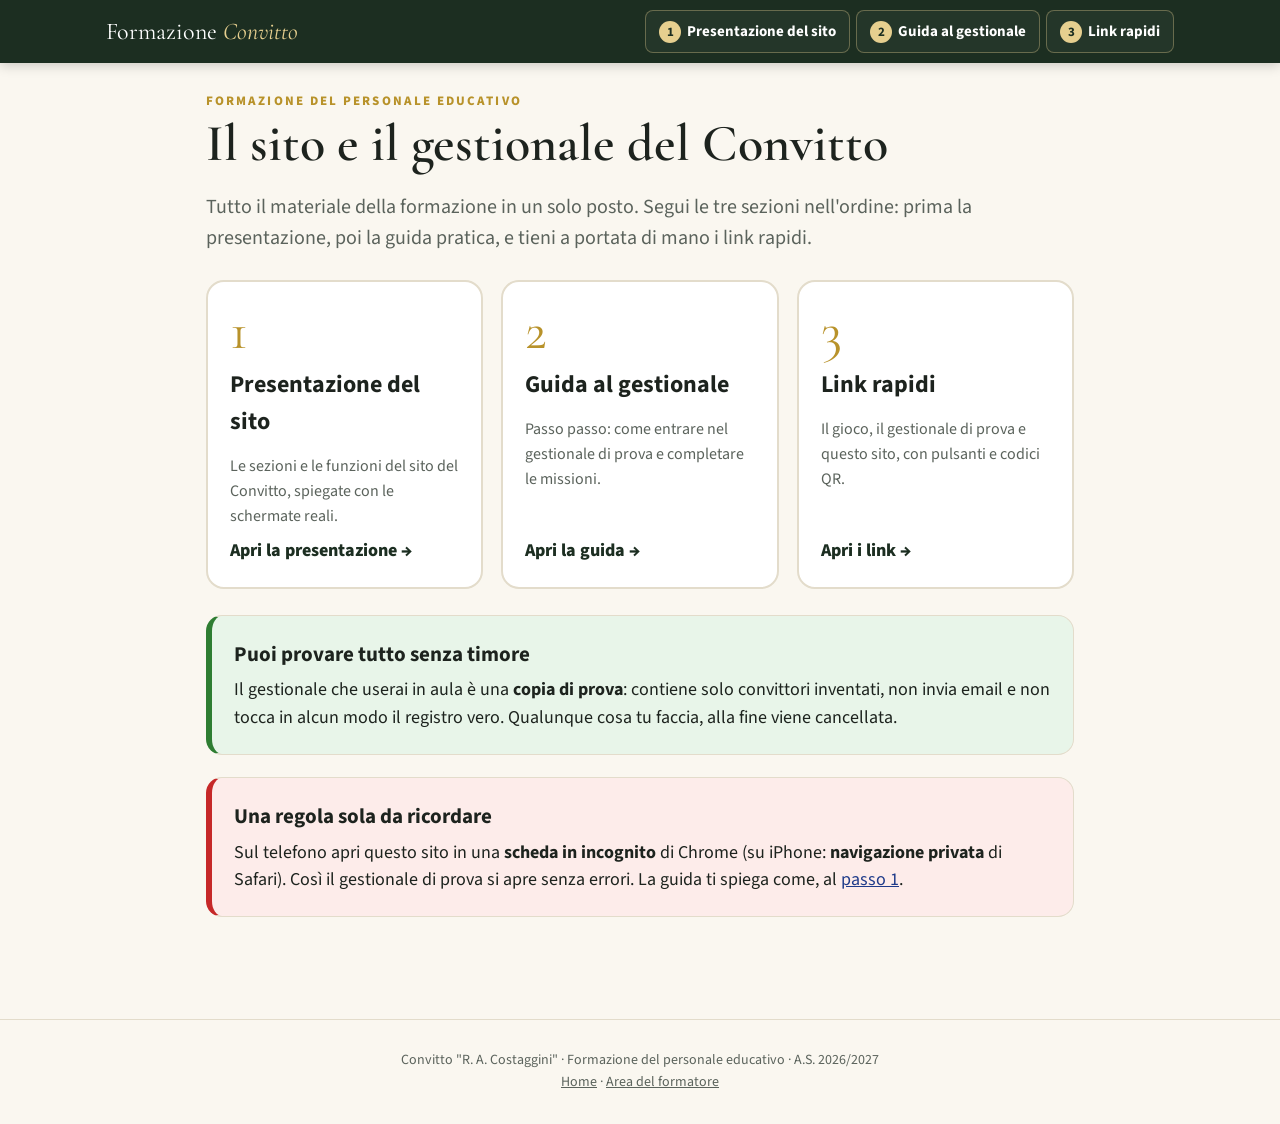
==== index.html @ 605b054a "Add files via upload" ====
<!doctype html>
<html lang="it">
<head>
<meta charset="utf-8">
<meta name="viewport" content="width=device-width, initial-scale=1">
<title>Formazione Convitto</title>
<meta name="robots" content="noindex">
<link rel="preconnect" href="https://fonts.googleapis.com">
<link rel="preconnect" href="https://fonts.gstatic.com" crossorigin>
<link rel="stylesheet" href="https://fonts.googleapis.com/css2?family=Cormorant+Garamond:ital,wght@0,500;0,600;1,500&family=Source+Sans+3:wght@400;600;700;800&display=swap">
<link rel="stylesheet" href="style.css">
</head>
<body>
<header class="top"><div class="top-in">
<a class="logo" href="index.html">Formazione <em>Convitto</em></a>
<nav class="menu" aria-label="Menu principale"><a href="presentazione/" class=""><span class="n">1</span>Presentazione del sito</a><a href="guida.html" class=""><span class="n">2</span>Guida al gestionale</a><a href="link.html" class=""><span class="n">3</span>Link rapidi</a></nav>
</div></header>
<main>

<div class="eyebrow">Formazione del personale educativo</div>
<h1>Il sito e il gestionale del Convitto</h1>
<p class="lead">Tutto il materiale della formazione in un solo posto. Segui le tre sezioni nell'ordine: prima la presentazione, poi la guida pratica, e tieni a portata di mano i link rapidi.</p>

<div class="tiles">
  <a class="tile" href="presentazione/"><span class="big">1</span><h3>Presentazione del sito</h3><p>Le sezioni e le funzioni del sito del Convitto, spiegate con le schermate reali.</p><span class="vai">Apri la presentazione →</span></a>
  <a class="tile" href="guida.html"><span class="big">2</span><h3>Guida al gestionale</h3><p>Passo passo: come entrare nel gestionale di prova e completare le missioni.</p><span class="vai">Apri la guida →</span></a>
  <a class="tile" href="link.html"><span class="big">3</span><h3>Link rapidi</h3><p>Il gioco, il gestionale di prova e questo sito, con pulsanti e codici QR.</p><span class="vai">Apri i link →</span></a>
</div>

<div class="box ok">
  <h3>Puoi provare tutto senza timore</h3>
  <p style="margin:0">Il gestionale che userai in aula è una <b>copia di prova</b>: contiene solo convittori inventati, non invia email e non tocca in alcun modo il registro vero. Qualunque cosa tu faccia, alla fine viene cancellata.</p>
</div>

<div class="box avviso">
  <h3>Una regola sola da ricordare</h3>
  <p style="margin:0">Sul telefono apri questo sito in una <b>scheda in incognito</b> di Chrome (su iPhone: <b>navigazione privata</b> di Safari). Così il gestionale di prova si apre senza errori. La guida ti spiega come, al <a href="guida.html#passo1">passo 1</a>.</p>
</div>

</main>
<footer>Convitto "R. A. Costaggini" · Formazione del personale educativo · A.S. 2026/2027<br>
<a href="index.html">Home</a> · <a href="formatore.html">Area del formatore</a></footer>
<div class="toast" id="toast">Copiato</div>
<script>
document.addEventListener('click',function(e){
  var b=e.target.closest('[data-copia]'); if(!b) return;
  var t=b.getAttribute('data-copia');
  function ok(){var x=document.getElementById('toast');x.classList.add('on');setTimeout(function(){x.classList.remove('on')},1500);}
  if(navigator.clipboard&&navigator.clipboard.writeText){navigator.clipboard.writeText(t).then(ok,function(){prompt('Copia questo indirizzo:',t)});}
  else prompt('Copia questo indirizzo:',t);
});
</script>
</body>
</html>
---- style.css ----
/* Formazione Convitto Costaggini: foglio di stile comune */
:root{
  --bosco:#1c2e21; --bosco2:#2c4632; --oro:#b8922a; --oro-chiaro:#e6cf8f;
  --carta:#faf7f0; --bianco:#ffffff; --inchiostro:#1d231e; --grigio:#5b635c; --linea:#e3dccb;
  --rosso:#c62828; --rosso-chiaro:#fdecea; --verde:#2e7d32; --verde-chiaro:#e8f5e9; --blu:#1f3b8a; --blu-chiaro:#e8eefb;
  --f-display:"Cormorant Garamond", Georgia, serif;
  --f-testo:"Source Sans 3", "Segoe UI", system-ui, sans-serif;
  color-scheme:light;
}
*{box-sizing:border-box}
html{scroll-behavior:smooth}
body{margin:0;background:var(--carta);color:var(--inchiostro);font-family:var(--f-testo);font-size:18px;line-height:1.55;-webkit-font-smoothing:antialiased}
a{color:var(--blu)}
img{max-width:100%;height:auto;display:block}

/* barra in alto */
.top{position:sticky;top:0;z-index:50;background:var(--bosco);color:#fff;box-shadow:0 2px 12px rgba(0,0,0,.2)}
.top-in{max-width:1100px;margin:0 auto;display:flex;align-items:center;gap:12px;padding:10px 16px;flex-wrap:wrap}
.logo{font-family:var(--f-display);font-size:24px;color:#fff;text-decoration:none;white-space:nowrap;margin-right:auto}
.logo em{color:var(--oro-chiaro)}
.menu{display:flex;gap:6px;flex-wrap:wrap}
.menu a{color:#fff;text-decoration:none;font-weight:700;font-size:15px;padding:9px 13px;border-radius:8px;border:1px solid rgba(230,207,143,.35);background:rgba(255,255,255,.04)}
.menu a:hover,.menu a:focus-visible{background:rgba(230,207,143,.18)}
.menu a.on{background:var(--oro);color:var(--bosco);border-color:var(--oro)}
.menu .n{display:inline-grid;place-items:center;width:22px;height:22px;border-radius:50%;background:var(--oro-chiaro);color:var(--bosco);font-size:13px;margin-right:6px}
.menu a.on .n{background:var(--bosco);color:var(--oro-chiaro)}

main{max-width:900px;margin:0 auto;padding:28px 16px 80px}
h1{font-family:var(--f-display);font-weight:600;font-size:clamp(34px,6vw,52px);line-height:1.05;margin:6px 0 12px;text-wrap:balance}
h2{font-family:var(--f-display);font-weight:600;font-size:clamp(28px,4.5vw,38px);line-height:1.1;margin:0 0 10px;text-wrap:balance}
h3{font-size:21px;margin:0 0 6px}
.eyebrow{font-size:13px;font-weight:800;letter-spacing:.16em;text-transform:uppercase;color:var(--oro)}
.lead{font-size:20px;color:var(--grigio);max-width:40em}

/* riquadri */
.box{background:var(--bianco);border:1px solid var(--linea);border-radius:16px;padding:22px;margin:22px 0}
.avviso{border-left:6px solid var(--rosso);background:var(--rosso-chiaro)}
.ok{border-left:6px solid var(--verde);background:var(--verde-chiaro)}
.info{border-left:6px solid var(--blu);background:var(--blu-chiaro)}
.avviso h3,.ok h3,.info h3{margin-top:0}

/* sezione passo */
.passo{scroll-margin-top:90px;margin:44px 0}
.passo-tit{display:flex;gap:14px;align-items:center;margin-bottom:10px}
.num{flex:none;width:52px;height:52px;border-radius:50%;background:var(--bosco);color:var(--oro-chiaro);display:grid;place-items:center;font-family:var(--f-display);font-size:30px;font-weight:600}

/* elenchi numerati grandi */
ol.steps{counter-reset:s;list-style:none;padding:0;margin:14px 0}
ol.steps>li{counter-increment:s;position:relative;padding:12px 12px 12px 58px;margin:8px 0;background:var(--bianco);border:1px solid var(--linea);border-radius:12px}
ol.steps>li::before{content:counter(s);position:absolute;left:12px;top:12px;width:32px;height:32px;border-radius:50%;background:var(--rosso);color:#fff;font-weight:800;display:grid;place-items:center;font-size:17px}
ol.steps>li b.btn-name{background:var(--bosco);color:#fff;padding:1px 8px;border-radius:6px;font-weight:700;white-space:nowrap}

/* figure */
figure{margin:16px 0}
figure img{border-radius:12px;border:1px solid var(--linea);box-shadow:0 6px 20px rgba(0,0,0,.08);background:#fff}
figure.tel img{max-width:340px}
figcaption{font-size:15px;color:var(--grigio);margin-top:8px}

/* pulsanti grandi */
.bigbtn{display:flex;align-items:center;justify-content:center;gap:10px;text-align:center;text-decoration:none;font-weight:800;font-size:19px;padding:16px 20px;border-radius:14px;background:var(--bosco);color:#fff;border:0;cursor:pointer;width:100%;max-width:520px}
.bigbtn.oro{background:linear-gradient(135deg,var(--oro-chiaro),var(--oro));color:var(--bosco)}
.bigbtn.rosso{background:var(--rosso)}
.bigbtn:focus-visible{outline:4px solid var(--oro);outline-offset:3px}

/* tessere home */
.tiles{display:grid;grid-template-columns:repeat(auto-fit,minmax(250px,1fr));gap:18px;margin:26px 0}
.tile{display:flex;flex-direction:column;gap:8px;text-decoration:none;color:inherit;background:var(--bianco);border:2px solid var(--linea);border-radius:18px;padding:22px;transition:border-color .2s,transform .2s}
.tile:hover,.tile:focus-visible{border-color:var(--oro);transform:translateY(-2px)}
.tile .big{font-family:var(--f-display);font-size:54px;line-height:1;color:var(--oro)}
.tile h3{font-size:24px}
.tile p{margin:0;color:var(--grigio);font-size:16px}
.tile .vai{margin-top:auto;font-weight:800;color:var(--bosco)}

/* scheda link */
.linkcard{display:grid;grid-template-columns:1fr 170px;gap:20px;align-items:center}
.linkcard .qr{width:170px;height:170px}
.url{display:flex;gap:8px;align-items:stretch;margin:12px 0}
.url code{flex:1;min-width:0;background:#f3efe3;border:1px solid var(--linea);border-radius:8px;padding:10px;font-size:13px;overflow-wrap:anywhere}
.url button{flex:none;border:0;border-radius:8px;background:var(--oro);color:var(--bosco);font-weight:800;padding:0 16px;cursor:pointer;font-size:15px}
.cred{font-family:ui-monospace,Consolas,monospace;background:#f3efe3;padding:2px 8px;border-radius:6px;font-weight:700}

/* missioni */
.missione{border:2px solid var(--linea);border-radius:16px;background:var(--bianco);padding:20px;margin:22px 0;scroll-margin-top:90px}
.missione .testa{display:flex;justify-content:space-between;gap:12px;align-items:baseline;flex-wrap:wrap}
.pt{font-weight:800;color:var(--verde);background:var(--verde-chiaro);border-radius:30px;padding:3px 12px;font-size:15px;white-space:nowrap}
.missione .cosa{font-size:19px;margin:6px 0 4px}

.indice{display:flex;flex-wrap:wrap;gap:8px;margin:12px 0}
.indice a{font-size:15px;font-weight:700;text-decoration:none;background:var(--bianco);border:1px solid var(--linea);border-radius:30px;padding:6px 12px;color:var(--bosco)}

details{background:var(--bianco);border:1px solid var(--linea);border-radius:12px;padding:14px 16px;margin:10px 0}
details summary{font-weight:800;cursor:pointer;font-size:18px}
details[open] summary{margin-bottom:8px}

footer{text-align:center;color:var(--grigio);font-size:14px;padding:30px 16px;border-top:1px solid var(--linea)}
footer a{color:var(--grigio)}

.toast{position:fixed;left:50%;bottom:20px;transform:translateX(-50%);background:var(--verde);color:#fff;font-weight:800;padding:12px 20px;border-radius:30px;opacity:0;transition:opacity .3s;pointer-events:none;z-index:99}
.toast.on{opacity:1}

@media (max-width:640px){
  body{font-size:17px}
  .linkcard{grid-template-columns:1fr}
  .linkcard .qr{width:150px;height:150px}
  .menu a{font-size:14px;padding:8px 10px}
  .logo{font-size:21px;width:100%}
}
@media (prefers-reduced-motion:reduce){*{transition:none!important;scroll-behavior:auto!important}}
.cred{overflow-wrap:anywhere;word-break:break-word}
.linkcard>div{min-width:0}
ol.steps>li{overflow-wrap:anywhere}
@media (max-width:640px){ol.steps>li b.btn-name{white-space:normal}}
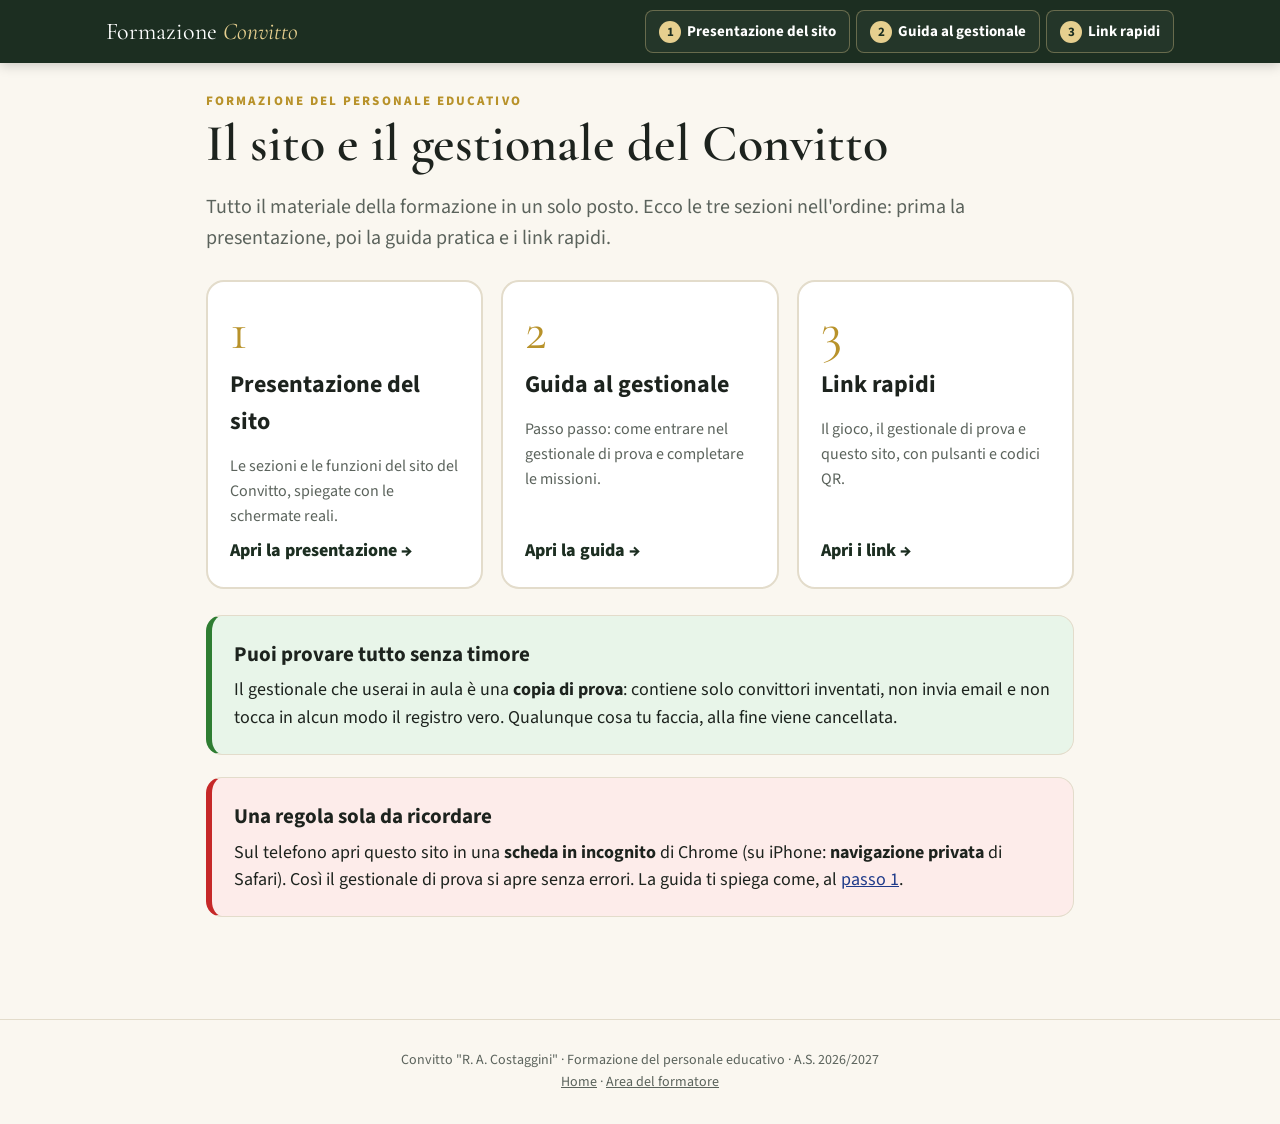
==== commit 6f593e8a: "Update lead paragraph for clarity and flow" ====
--- a/index.html
+++ b/index.html
@@ -19,7 +19,7 @@
 
 <div class="eyebrow">Formazione del personale educativo</div>
 <h1>Il sito e il gestionale del Convitto</h1>
-<p class="lead">Tutto il materiale della formazione in un solo posto. Segui le tre sezioni nell'ordine: prima la presentazione, poi la guida pratica, e tieni a portata di mano i link rapidi.</p>
+<p class="lead">Tutto il materiale della formazione in un solo posto. Ecco le tre sezioni nell'ordine: prima la presentazione, poi la guida pratica e i link rapidi.</p>
 
 <div class="tiles">
   <a class="tile" href="presentazione/"><span class="big">1</span><h3>Presentazione del sito</h3><p>Le sezioni e le funzioni del sito del Convitto, spiegate con le schermate reali.</p><span class="vai">Apri la presentazione →</span></a>
@@ -51,4 +51,4 @@
 });
 </script>
 </body>
-</html>+</html>
